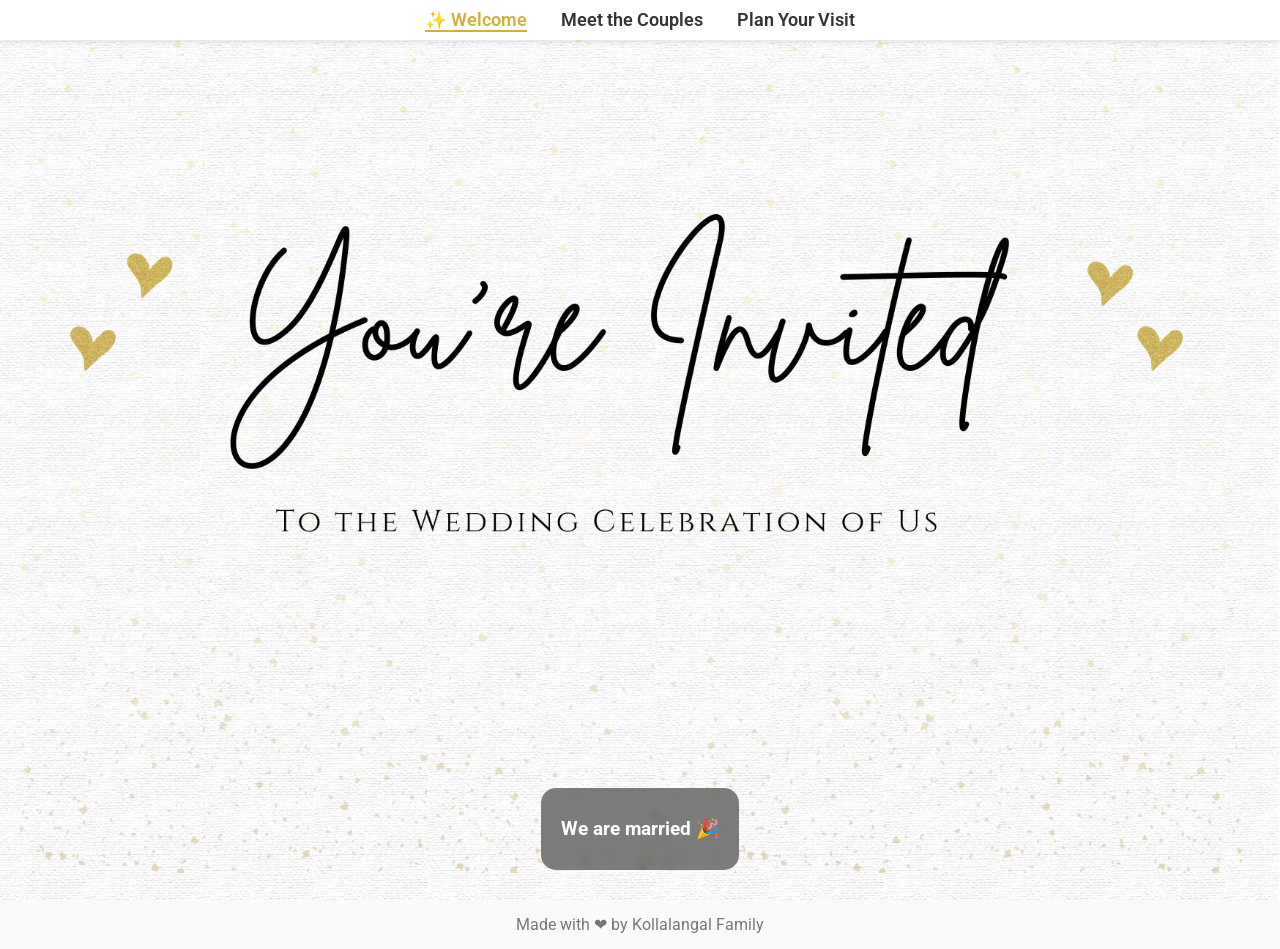
==== index.html @ 2cea3c74 "rename Wedding.html to index.html" ====
<!DOCTYPE html>
<html lang="en">
<head>
  <meta charset="UTF-8" />
  <meta name="viewport" content="width=device-width, initial-scale=1.0" />
  <title>Fasna & Zain Wedding</title>
  <link href="https://fonts.googleapis.com/css2?family=Great+Vibes&family=Roboto:wght@300;400;700&display=swap" rel="stylesheet">
  <link rel="stylesheet" href="wedding.css" />
</head>
<body>
  <nav>
    <a href="#home" class="nav-link">✨ Welcome</a>
    <a href="#couples" class="nav-link">Meet the Couples</a>
    <a href="#info" class="nav-link">Plan Your Visit</a>
  </nav>

  <section class="hero active" id="home">
    <div class="overlay">
      <div class="countdown-wrapper" id="countdown">
        <div class="countdown-box">
          <span id="days">0</span>
          <div class="label">Days</div>
        </div>
        <div class="countdown-box">
          <span id="hours">0</span>
          <div class="label">Hours</div>
        </div>
        <div class="countdown-box">
          <span id="minutes">0</span>
          <div class="label">Minutes</div>
        </div>
        <div class="countdown-box">
          <span id="seconds">0</span>
          <div class="label">Seconds</div>
        </div>
      </div>
    </div>
  </section>

  <section class="couples-section" id="couples">
    <h2>Meet the Lovely Couples</h2>
    <div class="couples-wrapper">
      <div class="couple">
        <h3>Zain  & Fasna</h3>
        <img src="images/VK_09758.JPG" alt="Zain and Fasna">
      </div>
      <div class="couple">
        <h3>Omair  & Hasna</h3>
        <img src="images/WhatsApp Image 2025-04-12 at 18.19.55_119da1bb.jpg" alt="Omair and Hasna">
      </div>
    </div>
  </section>

  <!-- Plan Your Visit Section -->
  <!-- Inserted from your saved canvas -->
  <section class="info-section" id="info">
    <h2>Plan Your Visit</h2>
    <div class="accordion">
      <button class="toggle-btn" data-target="#venue">🏛️ Convention Hall</button>
      <div id="venue" class="toggle-content">
        <h3>Madavoor Palace Convention Center</h3>
        <a class="map-btn" href="https://www.google.com/maps?q=Madavur+Palace+Kozhikode" target="_blank">See Location</a>
      </div>
      <button class="toggle-btn" data-target="#airport">✈️ Nearest Airport</button>
      <div id="airport" class="toggle-content">
        <h3>Calicut International Airport</h3>
        <a class="map-btn" href="https://www.google.com/maps?q=Calicut+International+Airport" target="_blank">See Location</a>
      </div>

      <button class="toggle-btn" data-target="#rooms">🏨 Nearby Hotels</button>
      <div id="rooms" class="toggle-content">
        <h3>Recommended Accommodations</h3>
        <ul>
          <li>
            <strong>CM Lodge</strong> – 9495786242<br><br>
            Budget-friendly and near the convention center.
            <br><a class="map-btn" href="https://www.google.com/maps?q=CM+Lodge+kozhikode" target="_blank">See Location</a>
          </li>
          <li>
            <strong>CM Sahaara Lodge</strong> – 8547345832<br><br>
            Good amenities and convenient for guests.
            <br><a class="map-btn" href="https://www.google.com/maps?q=CM+Sahara+Lodge+kozhikode" target="_blank">See Location</a>
          </li>
        </ul>
      </div>

      <button class="toggle-btn" data-target="#tourist">🌄 Tourist Attractions</button>
      <div id="tourist" class="toggle-content">
        <h3>Explore Kozhikode</h3>
        <ul>
          <li>
            <strong>Kozhikode Beach</strong><br><br>
            A serene beach perfect for evening strolls with beautiful sunsets.
            <br><a class="map-btn" href="https://www.google.com/maps?q=Kozhikode+Beach" target="_blank">See Location</a>
          </li>
          <li>
            <strong>Kappad Beach</strong><br><br>
            Famous for its historical significance and peaceful ambiance.
            <br><a class="map-btn" href="https://www.google.com/maps?q=Kappad+Beach" target="_blank">See Location</a>
          </li>
          <li>
            <strong>Thusharagiri Waterfalls</strong><br><br>
            A breathtaking waterfall destination surrounded by lush greenery.
            <br><a class="map-btn" href="https://www.google.com/maps?q=Thusharagiri+Waterfalls" target="_blank">See Location</a>
          </li>
          <li>
            <strong>Beypore Port & Beach</strong><br><br>
            A historic port with scenic coastal views and calm vibes.
            <br><a class="map-btn" href="https://www.google.com/maps?q=Beypore+Beach" target="_blank">See Location</a>
          </li>
          <li>
            <strong>SM Street (Sweet Meat Street)</strong><br><br>
            A lively shopping street with local snacks and cultural heritage.
            <br><a class="map-btn" href="https://www.google.com/maps?q=SM+Street+Kozhikode" target="_blank">See Location</a>
          </li>
          <li>
            <strong>Kashmeer Kunnu</strong><br><br>
            A less-known hilltop offering panoramic views of Kozhikode.
            <br><a class="map-btn" href="https://www.google.com/maps?q=Kashmeer+Kunnu+Kozhikode" target="_blank">See Location</a>
          </li>
        </ul>
      </div>
    </div>
  </section>

  <footer>
    <p>Made with ❤ by Kollalangal Family</p>
  </footer>

  <script src="script.js"></script>
</body>
</html>
---- wedding.css ----
/* General Reset */
* {
  box-sizing: border-box;
  margin: 0;
  padding: 0;
}

body, html {
  font-family: 'Roboto', sans-serif;
  scroll-behavior: smooth;
  background: linear-gradient(to bottom right, #fff0f5, #fff8f2);
  overflow-x: hidden;
}

nav {
  background: white;
  position: fixed;
  top: 0; left: 0; right: 0;
  z-index: 1000;
  padding: 10px 0;
  text-align: center;
  box-shadow: 0 2px 5px rgba(0,0,0,0.1);
}

nav a {
  margin: 0 15px;
  text-decoration: none;
  color: #333;
  font-weight: 600;
  font-size: 1.1rem;
}

nav a:hover, nav a.active {
  color: #d4af37;
  border-bottom: 2px solid #d4af37;
}

section {
  display: none;
  padding: 100px 20px 60px;
  min-height: 100vh;
}

section.active {
  display: block;
}

/* Hero Section */
.hero {
  background: url('images/Home (1).png') no-repeat center center/cover;
  height: 100vh;
  display: flex;
  justify-content: center;
  align-items: flex-end;
  position: relative;
}

.overlay {
  position: absolute;
  bottom: 30px;
  left: 50%;
  transform: translateX(-50%);
  background: rgba(0, 0, 0, 0.5);
  backdrop-filter: blur(5px);
  padding: 10px 20px;
  border-radius: 15px;
  text-align: center;
  color: white;
}

.countdown-wrapper {
  display: flex;
  justify-content: center;
  gap: 20px;
  margin: 20px 0;
}

.countdown-box {
  background: rgba(97, 86, 86, 0.1);
  padding: 15px;
  border-radius: 10px;
  min-width: 80px;
  text-align: center;
  box-shadow: 0 4px 10px rgba(0, 0, 0, 0.2);
  transition: transform 0.3s ease;
}

.countdown-box:hover {
  transform: scale(1.1);
}

.countdown-box span {
  display: block;
  font-size: 2rem;
  font-weight: 700;
  color: #e1c215;
}

.countdown-box .label {
  font-size: 0.9rem;
  color: #fff;
}

/* Couples Section */
.couples-section h2 {
  text-align: center;
  margin: 40px auto 20px;
  font-size: 2.5rem;
  color: #d4af37;
  font-family: 'Great Vibes', cursive;
}

.couples-wrapper {
  display: flex;
  flex-wrap: wrap;
  justify-content: center;
  gap: 50px;
  padding: 20px 40px 60px;
}

.couple {
  background: white;
  border-radius: 15px;
  box-shadow: 0 4px 20px rgba(0, 0, 0, 0.1);
  max-width: 360px;
  padding: 25px;
  position: relative;
  overflow: hidden;
  transition: transform 0.3s ease, box-shadow 0.3s ease;
}

.couple:hover {
  transform: scale(1.03);
  box-shadow: 0 8px 25px rgba(0, 0, 0, 0.15);
}

.couple img {
  width: 100%;
  height: 350px;
  object-fit: cover;
  border-radius: 12px;
  margin-bottom: 15px;
  transition: box-shadow 0.3s ease;
}

.couple:hover img {
  box-shadow: 0 0 15px rgba(255, 182, 193, 0.6);
}

.couple h3 {
  font-family: 'Great Vibes', cursive;
  font-size: 2.2rem;
  color: #034d09;
  text-align: center;
  margin-bottom: 5px;
}

.couple p {
  font-size: 1rem;
  color: #555;
  text-align: center;
  font-style: italic;
}

/* Plan Your Visit Section */
.info-section h2 {
  text-align: center;
  margin-bottom: 30px;
  font-size: 2.2rem;
  color: #d4af37;
  font-family: 'Great Vibes', cursive;
}

.accordion {
  display: flex;
  flex-direction: column;
  align-items: center;
  gap: 15px;
  padding: 0 10px;
}

.toggle-btn {
  width: 90%;
  max-width: 600px;
  padding: 12px 20px;
  background: #d4af37;
  color: white;
  border: none;
  border-radius: 8px;
  font-size: 1rem;
  cursor: pointer;
  transition: background 0.3s;
}

.toggle-btn.active,
.toggle-btn:hover {
  background: #9e860f;
}

.toggle-content {
  display: none;
  width: 90%;
  max-width: 600px;
  background: white;
  padding: 15px;
  border-radius: 10px;
  box-shadow: 0 2px 10px rgba(0, 0, 0, 0.1);
}

.toggle-content ul {
  list-style: none;
  padding: 0;
  margin: 0;
}

.toggle-content li {
  background-color: #f8f9fa;
  border-left: 4px solid #d4af37;
  padding: 12px 15px;
  margin: 10px 0;
  border-radius: 8px;
  box-shadow: 0 1px 4px rgba(0, 0, 0, 0.08);
  transition: transform 0.2s ease-in-out;
}

.toggle-content li:hover {
  transform: scale(1.01);
  background-color: #fffbe6;
}

.map-btn {
  display: inline-block;
  margin-top: 10px;
  padding: 8px 15px;
  background-color: #9eff00;
  color: black;
  border-radius: 6px;
  text-decoration: none;
  font-weight: bold;
  transition: background 0.3s;
}

.map-btn:hover {
  background-color: #7acc00;
}

footer {
  background: #fafafa;
  padding: 15px;
  text-align: center;
  color: #777;
}

/* Responsive */
@media screen and (max-width: 768px) {
  .couple {
    max-width: 90%;
  }

  .couple img {
    height: 260px;
  }

  .countdown-box span {
    font-size: 1.5rem;
  }
}

@media screen and (max-width: 480px) {
  .couples-section h2 {
    font-size: 2rem;
  }

  .couple img {
    height: 220px;
  }

  .toggle-btn {
    font-size: 0.9rem;
  }

  .countdown-wrapper {
    flex-wrap: wrap;
  }

  .countdown-box {
    min-width: 60px;
  }

  #countdown {
    font-size: 0.8rem;
  }
}
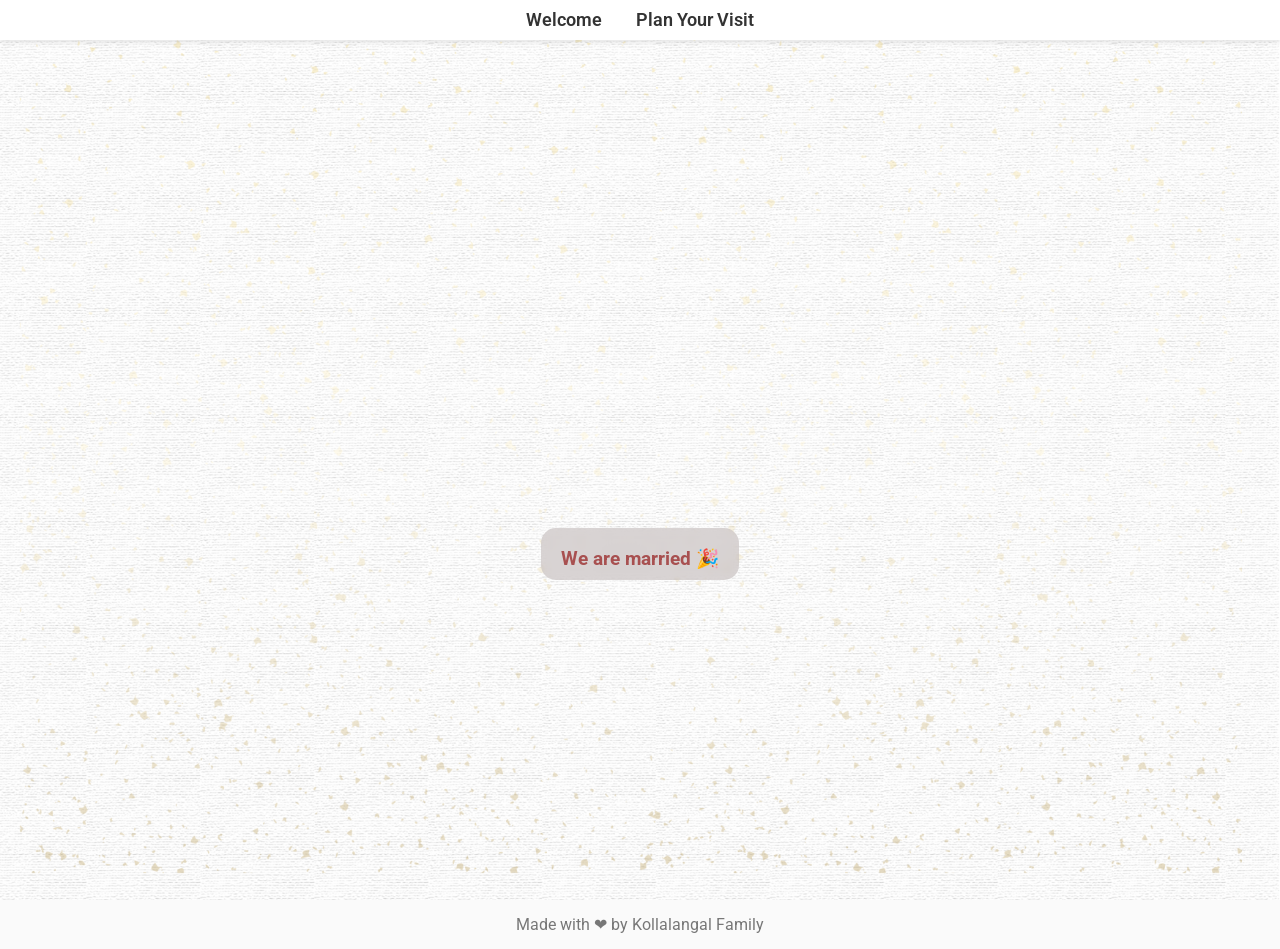
==== commit 2d1ac15e: "changed" ====
--- a/index.html
+++ b/index.html
@@ -5,17 +5,17 @@
   <meta name="viewport" content="width=device-width, initial-scale=1.0" />
   <title>Fasna & Zain Wedding</title>
   <link href="https://fonts.googleapis.com/css2?family=Great+Vibes&family=Roboto:wght@300;400;700&display=swap" rel="stylesheet">
-  <link rel="stylesheet" href="wedding.css" />
+  <link rel="stylesheet" href="style.css" />
 </head>
 <body>
   <nav>
-    <a href="#home" class="nav-link">✨ Welcome</a>
-    <a href="#couples" class="nav-link">Meet the Couples</a>
+
+    <a href="#couples" class="nav-link">Welcome</a>
     <a href="#info" class="nav-link">Plan Your Visit</a>
   </nav>
-
-  <section class="hero active" id="home">
-    <div class="overlay">
+<section class="hero active" id="home">
+  <div class="overlay">
+    
       <div class="countdown-wrapper" id="countdown">
         <div class="countdown-box">
           <span id="days">0</span>
@@ -38,20 +38,20 @@
   </section>
 
   <section class="couples-section" id="couples">
-    <h2>Meet the Lovely Couples</h2>
+    <h2>You are invited to the wedding of us</h2>
     <div class="couples-wrapper">
       <div class="couple">
         <h3>Zain  & Fasna</h3>
-        <img src="images/VK_09758.JPG" alt="Zain and Fasna">
+        <img src="images/DSC08552.JPG" alt="Zain and Fasna">
       </div>
       <div class="couple">
         <h3>Omair  & Hasna</h3>
-        <img src="images/WhatsApp Image 2025-04-12 at 18.19.55_119da1bb.jpg" alt="Omair and Hasna">
+        <img src="images/WhatsApp Image 2025-07-07 at 11.12.15 PM.jpeg" alt="Omair and Hasna">
       </div>
     </div>
   </section>
 
-  <!-- Plan Your Visit Section -->
+  
   <!-- Inserted from your saved canvas -->
   <section class="info-section" id="info">
     <h2>Plan Your Visit</h2>
@@ -69,16 +69,31 @@
 
       <button class="toggle-btn" data-target="#rooms">🏨 Nearby Hotels</button>
       <div id="rooms" class="toggle-content">
-        <h3>Recommended Accommodations</h3>
+        <h3>Accommodations</h3>
         <ul>
           <li>
+            <strong>Vilayara Heritage Retreat</strong><br><br>
+            <h5>8.4Km to Convention hall</h5>
+            <br><a class="map-btn" href="https://maps.app.goo.gl/Mr6LVTsfSewhMAtL6" target="_blank">See Location</a>
+          </li>
+          <li>
+            <strong>Miracle Hotel and Resorts</strong><br><br>
+            <h5>7 km to convention hall</h5>
+            <br><a class="map-btn" href="https://maps.app.goo.gl/peTpHVoix7DYs78aA" target="_blank">See Location</a>
+          </li>
+          <li>
+            <strong>Redstone Villa</strong><br><br>
+            <h5>11km to convention hall</h5>
+            <br><a class="map-btn" href="https://maps.app.goo.gl/wW1qHEe9Ump23ajR9" target="_blank">See Location</a>
+          </li>
+          <li>
             <strong>CM Lodge</strong> – 9495786242<br><br>
-            Budget-friendly and near the convention center.
+            <h5>Budget-friendly and near the convention center.</h5>
             <br><a class="map-btn" href="https://www.google.com/maps?q=CM+Lodge+kozhikode" target="_blank">See Location</a>
           </li>
           <li>
             <strong>CM Sahaara Lodge</strong> – 8547345832<br><br>
-            Good amenities and convenient for guests.
+            <h5>Good amenities and convenient for guests.</h5>
             <br><a class="map-btn" href="https://www.google.com/maps?q=CM+Sahara+Lodge+kozhikode" target="_blank">See Location</a>
           </li>
         </ul>
@@ -126,7 +141,6 @@
   <footer>
     <p>Made with ❤ by Kollalangal Family</p>
   </footer>
-
   <script src="script.js"></script>
 </body>
 </html>
--- a/style.css
+++ b/style.css
@@ -0,0 +1,406 @@
+/* General Reset */
+* {
+  box-sizing: border-box;
+  margin: 0;
+  padding: 0;
+}
+
+body, html {
+  font-family: 'Roboto', sans-serif;
+  scroll-behavior: smooth;
+  background: linear-gradient(to bottom right, #fff0f5, #fff8f2);
+  overflow-x: hidden;
+}
+
+nav {
+  background: white;
+  position: fixed;
+  top: 0; left: 0; right: 0;
+  z-index: 1000;
+  padding: 10px 0;
+  text-align: center;
+  box-shadow: 0 2px 5px rgba(0,0,0,0.1);
+}
+
+nav a {
+  margin: 0 15px;
+  text-decoration: none;
+  color: #333;
+  font-weight: 600;
+  font-size: 1.1rem;
+}
+
+nav a:hover, nav a.active {
+  color: #d4af37;
+  border-bottom: 2px solid #d4af37;
+}
+
+section {
+  display: none;
+  padding: 100px 20px 60px;
+  min-height: 100vh;
+}
+
+section.active {
+  display: block;
+}
+
+/* Hero Section */
+.hero {
+  background: url('images/Copy\ of\ Home.png') no-repeat center center/cover;
+  height: 100vh;
+  display: flex;
+  justify-content: center;
+  align-items: flex-end;
+  position: relative;
+}
+.invite-inside {
+  font-family: 'Great Vibes', cursive;
+  font-size: 2rem;
+  color: #fffcfc;
+  text-align: center;
+  line-height: 1.5;
+  margin-bottom: 15px;
+  text-shadow: 2px 2px 6px rgba(145, 125, 125, 0.4);
+}
+
+@media (max-width: 480px) {
+  .invite-inside {
+    font-size: 1.4rem;
+    margin-bottom: 10px;
+  }
+}
+@media (max-width: 480px) {
+  .overlay {
+    bottom: 70px; /* prevent overlapping */
+  }
+}
+
+
+
+@keyframes fadeDown {
+  0% {
+    opacity: 2;
+    transform: translate(-50%, -40px);
+  }
+  100% {
+    opacity: 1;
+    transform: translate(-50%, 0);
+  }
+}
+
+
+
+.overlay {
+  position: absolute;
+  bottom: 320px;
+  left: 50%;
+  transform: translateX(-50%);
+  background: rgba(184, 173, 173, 0.5);
+  backdrop-filter: blur(5px);
+  padding: 10px 20px;
+  border-radius: 15px;
+  text-align: center;
+  color: rgb(168, 80, 80);
+}
+
+.countdown-wrapper {
+  display: flex;
+  justify-content: center;
+  gap: 20px;
+  margin-top: 10px;   /* reduce top margin */
+  margin-bottom: 0;   /* optional: reduce space below */
+}
+
+
+.countdown-box {
+  background: rgba(218, 207, 207, 0.1);
+  padding: 15px;
+  border-radius: 10px;
+  min-width: 80px;
+  text-align: center;
+  box-shadow: 0 4px 10px rgba(188, 72, 72, 0.2,0.2);
+  transition: transform 0.3s ease;
+}
+
+.countdown-box:hover {
+  transform: scale(1.1);
+}
+
+.countdown-box span {
+  display: block;
+  font-size: 2rem;
+  font-weight: 700;
+  color: #e7c504;
+}
+
+.countdown-box .label {
+  font-size: 0.9rem;
+  color: #ece1e1;
+}
+
+/* Couples Section */
+.couples-section h2 {
+  text-align: center;
+  margin: 40px auto 20px;
+  font-size: 2.5rem;
+  color: #d4af37;
+  font-family: 'Great Vibes', cursive;
+}
+
+.couples-wrapper {
+  display: flex;
+  flex-wrap: wrap;
+  justify-content: center;
+  gap: 50px;
+  padding: 20px 40px 60px;
+}
+
+.couple {
+  background: white;
+  border-radius: 15px;
+  box-shadow: 0 4px 20px rgba(0, 0, 0, 0.1);
+  max-width: 360px;
+  padding: 25px;
+  position: relative;
+  overflow: hidden;
+  transition: transform 0.3s ease, box-shadow 0.3s ease;
+}
+
+.couple:hover {
+  transform: scale(1.03);
+  box-shadow: 0 8px 25px rgba(0, 0, 0, 0.15);
+}
+
+.couple img {
+  width: 100%;
+  height: 350px;
+  object-fit: cover;
+  border-radius: 12px;
+  margin-bottom: 15px;
+  transition: box-shadow 0.3s ease;
+}
+
+.couple:hover img {
+  box-shadow: 0 0 15px rgba(255, 182, 193, 0.6);
+}
+
+.couple h3 {
+  font-family: 'Great Vibes', cursive;
+  font-size: 2.2rem;
+  color: #034d09;
+  text-align: center;
+  margin-bottom: 5px;
+}
+
+.couple p {
+  font-size: 1rem;
+  color: #555;
+  text-align: center;
+  font-style: italic;
+}
+
+/* Plan Your Visit Section */
+.info-section h2 {
+  text-align: center;
+  margin-bottom: 30px;
+  font-size: 2.2rem;
+  color: #d4af37;
+  font-family: 'Great Vibes', cursive;
+}
+
+.accordion {
+  display: flex;
+  flex-direction: column;
+  align-items: center;
+  gap: 15px;
+  padding: 0 10px;
+}
+
+.toggle-btn {
+  width: 90%;
+  max-width: 600px;
+  padding: 12px 20px;
+  background: #d4af37;
+  color: white;
+  border: none;
+  border-radius: 8px;
+  font-size: 1rem;
+  cursor: pointer;
+  transition: background 0.3s;
+}
+
+.toggle-btn.active,
+.toggle-btn:hover {
+  background: #9e860f;
+}
+
+.toggle-content {
+  display: none;
+  width: 90%;
+  max-width: 600px;
+  background: white;
+  padding: 15px;
+  border-radius: 10px;
+  box-shadow: 0 2px 10px rgba(0, 0, 0, 0.1);
+}
+
+.toggle-content ul {
+  list-style: none;
+  padding: 0;
+  margin: 0;
+}
+
+.toggle-content li {
+  background-color: #f8f9fa;
+  border-left: 4px solid #d4af37;
+  padding: 12px 15px;
+  margin: 10px 0;
+  border-radius: 8px;
+  box-shadow: 0 1px 4px rgba(0, 0, 0, 0.08);
+  transition: transform 0.2s ease-in-out;
+}
+
+.toggle-content li:hover {
+  transform: scale(1.01);
+  background-color: #fffbe6;
+}
+
+.map-btn {
+  display: inline-block;
+  margin-top: 10px;
+  padding: 8px 15px;
+  background-color: #9eff00;
+  color: black;
+  border-radius: 6px;
+  text-decoration: none;
+  font-weight: bold;
+  transition: background 0.3s;
+}
+
+.map-btn:hover {
+  background-color: #7acc00;
+}
+
+footer {
+  background: #fafafa;
+  padding: 15px;
+  text-align: center;
+  color: #777;
+}
+
+/* Responsive */
+@media screen and (max-width: 768px) {
+  .couple {
+    max-width: 90%;
+  }
+
+  .couple img {
+    height: 260px;
+  }
+
+  .countdown-box span {
+    font-size: 1.5rem;
+  }
+}
+
+@media screen and (max-width: 480px) {
+  .couples-section h2 {
+    font-size: 2rem;
+  }
+
+  .couple img {
+    height: 220px;
+  }
+
+  .toggle-btn {
+    font-size: 0.9rem;
+  }
+
+  .countdown-wrapper {
+    flex-wrap: wrap;
+  }
+
+  .countdown-box {
+    min-width: 60px;
+  }
+
+  #countdown {
+    font-size: 0.8rem;
+  }
+}
+/* ✅ Responsive Fixes for Mobile View */
+@media (max-width: 480px) {
+  /* Fix nav bar wrapping */
+  nav {
+    display: flex;
+    flex-wrap: wrap;
+    justify-content: center;
+    font-size: 0.9rem;
+    padding: 8px 0;
+  }
+
+  nav a {
+    margin: 6px 10px;
+    display: inline-block;
+  }
+
+  /* Adjust invitation text spacing and size */
+  .invite-text {
+    top: 5%;
+    font-size: 1.4rem;
+    line-height: 1.4;
+    padding: 5px 10px;
+  }
+
+  /* Adjust countdown box container */
+  .countdown-wrapper {
+    flex-direction: column;
+    align-items: center;
+    gap: 15px;
+    margin-top: 10px;
+  }
+
+  .countdown-box {
+    width: 90px;
+    min-width: unset;
+    padding: 10px;
+    margin-bottom: 10px;
+  }
+
+  .countdown-box span {
+    font-size: 1.3rem;
+  }
+
+  .countdown-box .label {
+    font-size: 0.8rem;
+  }
+
+  /* Lift the countdown closer to center */
+  .overlay {
+    bottom: 90px;
+    padding: 10px;
+    max-width: 90vw;
+  }
+
+  /* Couple image resize */
+  .couple img {
+    height: 220px;
+  }
+
+  /* Heading size in couples section */
+  .couples-section h2 {
+    font-size: 1.8rem;
+  }
+
+  /* Toggle button size */
+  .toggle-btn {
+    font-size: 0.9rem;
+  }
+
+  /* Ensure invite text doesn't clash */
+  .hero {
+    align-items: flex-start;
+    padding-top: 60px;
+  }
+}
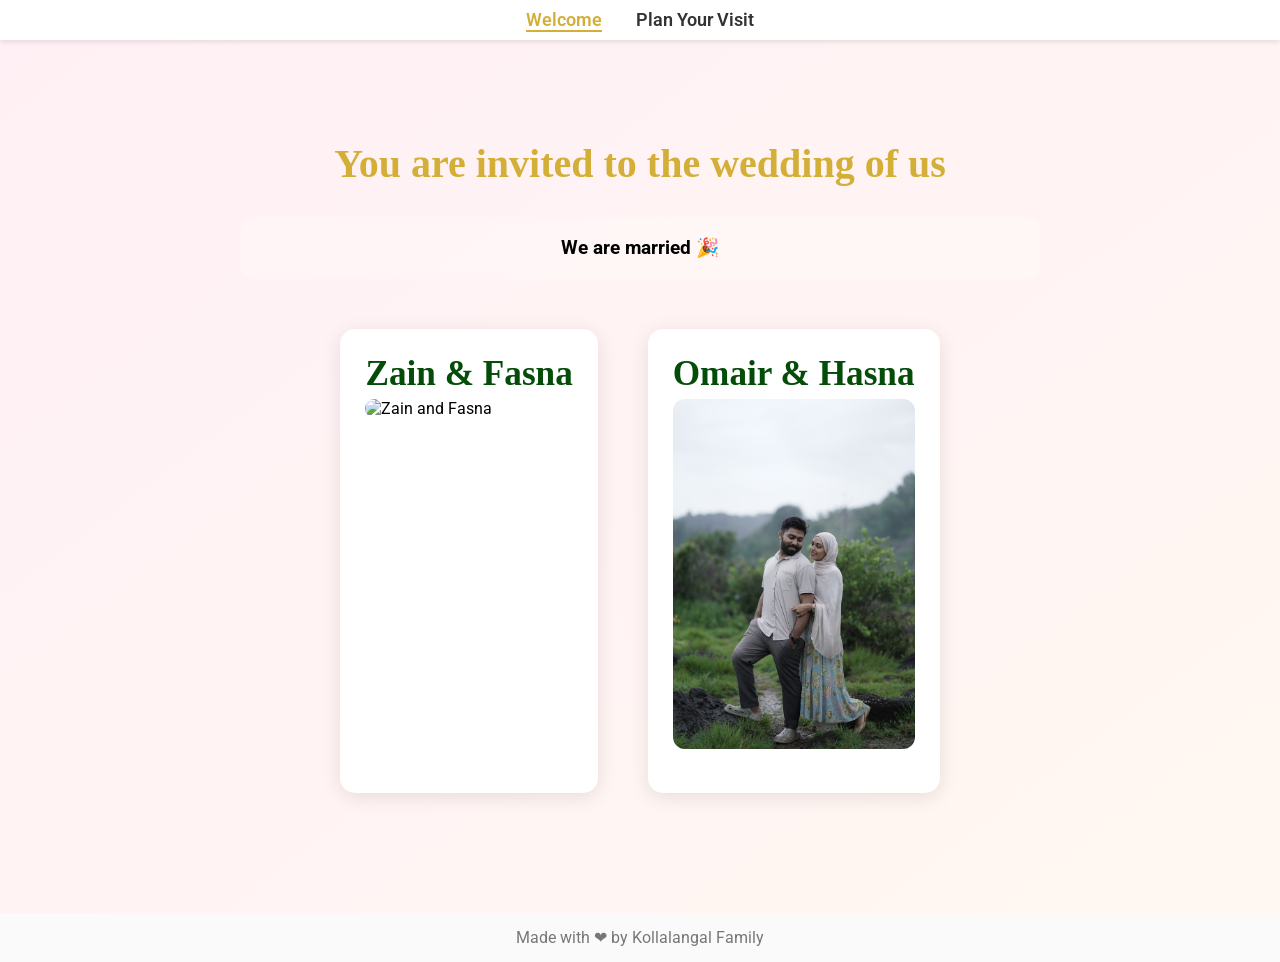
==== commit 96faf572: "made changes in css" ====
--- a/index.html
+++ b/index.html
@@ -9,51 +9,45 @@
 </head>
 <body>
   <nav>
-
     <a href="#couples" class="nav-link">Welcome</a>
     <a href="#info" class="nav-link">Plan Your Visit</a>
   </nav>
-<section class="hero active" id="home">
-  <div class="overlay">
-    
-      <div class="countdown-wrapper" id="countdown">
-        <div class="countdown-box">
-          <span id="days">0</span>
-          <div class="label">Days</div>
-        </div>
-        <div class="countdown-box">
-          <span id="hours">0</span>
-          <div class="label">Hours</div>
-        </div>
-        <div class="countdown-box">
-          <span id="minutes">0</span>
-          <div class="label">Minutes</div>
-        </div>
-        <div class="countdown-box">
-          <span id="seconds">0</span>
-          <div class="label">Seconds</div>
-        </div>
-      </div>
-    </div>
-  </section>
 
   <section class="couples-section" id="couples">
     <h2>You are invited to the wedding of us</h2>
+
+    
+    <div class="countdown-wrapper" id="countdown">
+      <div class="countdown-box">
+        <span id="days">0</span>
+        <div class="label">Days</div>
+      </div>
+      <div class="countdown-box">
+        <span id="hours">0</span>
+        <div class="label">Hours</div>
+      </div>
+      <div class="countdown-box">
+        <span id="minutes">0</span>
+        <div class="label">Minutes</div>
+      </div>
+      <div class="countdown-box">
+        <span id="seconds">0</span>
+        <div class="label">Seconds</div>
+      </div>
+    </div>
+
     <div class="couples-wrapper">
       <div class="couple">
-        <h3>Zain  & Fasna</h3>
+        <h3>Zain & Fasna</h3>
         <img src="images/DSC08552.JPG" alt="Zain and Fasna">
       </div>
       <div class="couple">
-        <h3>Omair  & Hasna</h3>
+        <h3>Omair & Hasna</h3>
         <img src="images/WhatsApp Image 2025-07-07 at 11.12.15 PM.jpeg" alt="Omair and Hasna">
       </div>
     </div>
   </section>
-
-  
-  <!-- Inserted from your saved canvas -->
-  <section class="info-section" id="info">
+    <section class="info-section" id="info">
     <h2>Plan Your Visit</h2>
     <div class="accordion">
       <button class="toggle-btn" data-target="#venue">🏛️ Convention Hall</button>
@@ -61,6 +55,7 @@
         <h3>Madavoor Palace Convention Center</h3>
         <a class="map-btn" href="https://www.google.com/maps?q=Madavur+Palace+Kozhikode" target="_blank">See Location</a>
       </div>
+
       <button class="toggle-btn" data-target="#airport">✈️ Nearest Airport</button>
       <div id="airport" class="toggle-content">
         <h3>Calicut International Airport</h3>
@@ -71,31 +66,25 @@
       <div id="rooms" class="toggle-content">
         <h3>Accommodations</h3>
         <ul>
-          <li>
-            <strong>Vilayara Heritage Retreat</strong><br><br>
+          <li><strong>Vilayara Heritage Retreat</strong><br><br>
             <h5>8.4Km to Convention hall</h5>
-            <br><a class="map-btn" href="https://maps.app.goo.gl/Mr6LVTsfSewhMAtL6" target="_blank">See Location</a>
-          </li>
-          <li>
-            <strong>Miracle Hotel and Resorts</strong><br><br>
+            <br><a class="map-btn" href="https://maps.app.goo.gl/Mr6LVTsfSewhMAtL6" target="_blank">See Location</a></li>
+
+          <li><strong>Miracle Hotel and Resorts</strong><br><br>
             <h5>7 km to convention hall</h5>
-            <br><a class="map-btn" href="https://maps.app.goo.gl/peTpHVoix7DYs78aA" target="_blank">See Location</a>
-          </li>
-          <li>
-            <strong>Redstone Villa</strong><br><br>
-            <h5>11km to convention hall</h5>
-            <br><a class="map-btn" href="https://maps.app.goo.gl/wW1qHEe9Ump23ajR9" target="_blank">See Location</a>
-          </li>
-          <li>
-            <strong>CM Lodge</strong> – 9495786242<br><br>
+            <br><a class="map-btn" href="https://maps.app.goo.gl/peTpHVoix7DYs78aA" target="_blank">See Location</a></li>
+
+          <li><strong>Redstone Villa</strong><br><br>
+            <h5>11 km to convention hall</h5>
+            <br><a class="map-btn" href="https://maps.app.goo.gl/wW1qHEe9Ump23ajR9" target="_blank">See Location</a></li>
+
+          <li><strong>CM Lodge</strong> – 9495786242<br><br>
             <h5>Budget-friendly and near the convention center.</h5>
-            <br><a class="map-btn" href="https://www.google.com/maps?q=CM+Lodge+kozhikode" target="_blank">See Location</a>
-          </li>
-          <li>
-            <strong>CM Sahaara Lodge</strong> – 8547345832<br><br>
+            <br><a class="map-btn" href="https://www.google.com/maps?q=CM+Lodge+kozhikode" target="_blank">See Location</a></li>
+
+          <li><strong>CM Sahaara Lodge</strong> – 8547345832<br><br>
             <h5>Good amenities and convenient for guests.</h5>
-            <br><a class="map-btn" href="https://www.google.com/maps?q=CM+Sahara+Lodge+kozhikode" target="_blank">See Location</a>
-          </li>
+            <br><a class="map-btn" href="https://www.google.com/maps?q=CM+Sahara+Lodge+kozhikode" target="_blank">See Location</a></li>
         </ul>
       </div>
 
@@ -103,36 +92,23 @@
       <div id="tourist" class="toggle-content">
         <h3>Explore Kozhikode</h3>
         <ul>
-          <li>
-            <strong>Kozhikode Beach</strong><br><br>
-            A serene beach perfect for evening strolls with beautiful sunsets.
-            <br><a class="map-btn" href="https://www.google.com/maps?q=Kozhikode+Beach" target="_blank">See Location</a>
-          </li>
-          <li>
-            <strong>Kappad Beach</strong><br><br>
-            Famous for its historical significance and peaceful ambiance.
-            <br><a class="map-btn" href="https://www.google.com/maps?q=Kappad+Beach" target="_blank">See Location</a>
-          </li>
-          <li>
-            <strong>Thusharagiri Waterfalls</strong><br><br>
-            A breathtaking waterfall destination surrounded by lush greenery.
-            <br><a class="map-btn" href="https://www.google.com/maps?q=Thusharagiri+Waterfalls" target="_blank">See Location</a>
-          </li>
-          <li>
-            <strong>Beypore Port & Beach</strong><br><br>
-            A historic port with scenic coastal views and calm vibes.
-            <br><a class="map-btn" href="https://www.google.com/maps?q=Beypore+Beach" target="_blank">See Location</a>
-          </li>
-          <li>
-            <strong>SM Street (Sweet Meat Street)</strong><br><br>
-            A lively shopping street with local snacks and cultural heritage.
-            <br><a class="map-btn" href="https://www.google.com/maps?q=SM+Street+Kozhikode" target="_blank">See Location</a>
-          </li>
-          <li>
-            <strong>Kashmeer Kunnu</strong><br><br>
-            A less-known hilltop offering panoramic views of Kozhikode.
-            <br><a class="map-btn" href="https://www.google.com/maps?q=Kashmeer+Kunnu+Kozhikode" target="_blank">See Location</a>
-          </li>
+          <li><strong>Kozhikode Beach</strong><br><br>A serene beach perfect for evening strolls with beautiful sunsets.
+            <br><a class="map-btn" href="https://www.google.com/maps?q=Kozhikode+Beach" target="_blank">See Location</a></li>
+
+          <li><strong>Kappad Beach</strong><br><br>Famous for its historical significance and peaceful ambiance.
+            <br><a class="map-btn" href="https://www.google.com/maps?q=Kappad+Beach" target="_blank">See Location</a></li>
+
+          <li><strong>Thusharagiri Waterfalls</strong><br><br>A breathtaking waterfall destination surrounded by lush greenery.
+            <br><a class="map-btn" href="https://www.google.com/maps?q=Thusharagiri+Waterfalls" target="_blank">See Location</a></li>
+
+          <li><strong>Beypore Port & Beach</strong><br><br>A historic port with scenic coastal views and calm vibes.
+            <br><a class="map-btn" href="https://www.google.com/maps?q=Beypore+Beach" target="_blank">See Location</a></li>
+
+          <li><strong>SM Street</strong><br><br>A lively shopping street with local snacks and cultural heritage.
+            <br><a class="map-btn" href="https://www.google.com/maps?q=SM+Street+Kozhikode" target="_blank">See Location</a></li>
+
+          <li><strong>Kashmeer Kunnu</strong><br><br>A less-known hilltop offering panoramic views of Kozhikode.
+            <br><a class="map-btn" href="https://www.google.com/maps?q=Kashmeer+Kunnu+Kozhikode" target="_blank">See Location</a></li>
         </ul>
       </div>
     </div>
@@ -141,6 +117,8 @@
   <footer>
     <p>Made with ❤ by Kollalangal Family</p>
   </footer>
+
   <script src="script.js"></script>
 </body>
-</html>+</html>
+
--- a/style.css
+++ b/style.css
@@ -1,11 +1,11 @@
-/* General Reset */
+
 * {
   box-sizing: border-box;
   margin: 0;
   padding: 0;
 }
 
-body, html {
+html, body {
   font-family: 'Roboto', sans-serif;
   scroll-behavior: smooth;
   background: linear-gradient(to bottom right, #fff0f5, #fff8f2);
@@ -15,7 +15,9 @@
 nav {
   background: white;
   position: fixed;
-  top: 0; left: 0; right: 0;
+  top: 0;
+  left: 0;
+  right: 0;
   z-index: 1000;
   padding: 10px 0;
   text-align: center;
@@ -30,96 +32,45 @@
   font-size: 1.1rem;
 }
 
-nav a:hover, nav a.active {
+nav a:hover,
+nav a.active {
   color: #d4af37;
   border-bottom: 2px solid #d4af37;
 }
 
+
 section {
-  display: none;
+  display: none; 
   padding: 100px 20px 60px;
   min-height: 100vh;
-}
-
-section.active {
+  scroll-margin-top: 100px;
+}
+
+section#couples {
   display: block;
 }
 
-/* Hero Section */
-.hero {
-  background: url('images/Copy\ of\ Home.png') no-repeat center center/cover;
-  height: 100vh;
-  display: flex;
-  justify-content: center;
-  align-items: flex-end;
-  position: relative;
-}
-.invite-inside {
-  font-family: 'Great Vibes', cursive;
-  font-size: 2rem;
-  color: #fffcfc;
-  text-align: center;
-  line-height: 1.5;
-  margin-bottom: 15px;
-  text-shadow: 2px 2px 6px rgba(145, 125, 125, 0.4);
-}
-
-@media (max-width: 480px) {
-  .invite-inside {
-    font-size: 1.4rem;
-    margin-bottom: 10px;
-  }
-}
-@media (max-width: 480px) {
-  .overlay {
-    bottom: 70px; /* prevent overlapping */
-  }
-}
-
-
-
-@keyframes fadeDown {
-  0% {
-    opacity: 2;
-    transform: translate(-50%, -40px);
-  }
-  100% {
-    opacity: 1;
-    transform: translate(-50%, 0);
-  }
-}
-
-
-
-.overlay {
-  position: absolute;
-  bottom: 320px;
-  left: 50%;
-  transform: translateX(-50%);
-  background: rgba(184, 173, 173, 0.5);
-  backdrop-filter: blur(5px);
-  padding: 10px 20px;
-  border-radius: 15px;
-  text-align: center;
-  color: rgb(168, 80, 80);
-}
 
 .countdown-wrapper {
   display: flex;
   justify-content: center;
+  align-items: center;
+  flex-wrap: wrap;
   gap: 20px;
-  margin-top: 10px;   /* reduce top margin */
-  margin-bottom: 0;   /* optional: reduce space below */
-}
-
+  margin: 30px auto;
+  background: rgba(255, 255, 255, 0.2);
+  border-radius: 15px;
+  padding: 20px;
+  max-width: 800px;
+}
 
 .countdown-box {
-  background: rgba(218, 207, 207, 0.1);
+  background: rgba(31, 30, 30, 0.1);
   padding: 15px;
   border-radius: 10px;
   min-width: 80px;
   text-align: center;
-  box-shadow: 0 4px 10px rgba(188, 72, 72, 0.2,0.2);
+  box-shadow: 0 4px 10px rgba(32, 31, 31, 0.2);
   transition: transform 0.3s ease;
 }
 
@@ -136,10 +87,10 @@
 
 .countdown-box .label {
   font-size: 0.9rem;
-  color: #ece1e1;
-}
-
-/* Couples Section */
+  color: #0a0909;
+}
+
+
 .couples-section h2 {
   text-align: center;
   margin: 40px auto 20px;
@@ -193,14 +144,7 @@
   margin-bottom: 5px;
 }
 
-.couple p {
-  font-size: 1rem;
-  color: #555;
-  text-align: center;
-  font-style: italic;
-}
-
-/* Plan Your Visit Section */
+
 .info-section h2 {
   text-align: center;
   margin-bottom: 30px;
@@ -282,6 +226,7 @@
   background-color: #7acc00;
 }
 
+
 footer {
   background: #fafafa;
   padding: 15px;
@@ -289,7 +234,7 @@
   color: #777;
 }
 
-/* Responsive */
+
 @media screen and (max-width: 768px) {
   .couple {
     max-width: 90%;
@@ -305,33 +250,6 @@
 }
 
 @media screen and (max-width: 480px) {
-  .couples-section h2 {
-    font-size: 2rem;
-  }
-
-  .couple img {
-    height: 220px;
-  }
-
-  .toggle-btn {
-    font-size: 0.9rem;
-  }
-
-  .countdown-wrapper {
-    flex-wrap: wrap;
-  }
-
-  .countdown-box {
-    min-width: 60px;
-  }
-
-  #countdown {
-    font-size: 0.8rem;
-  }
-}
-/* ✅ Responsive Fixes for Mobile View */
-@media (max-width: 480px) {
-  /* Fix nav bar wrapping */
   nav {
     display: flex;
     flex-wrap: wrap;
@@ -345,25 +263,27 @@
     display: inline-block;
   }
 
-  /* Adjust invitation text spacing and size */
-  .invite-text {
-    top: 5%;
-    font-size: 1.4rem;
-    line-height: 1.4;
-    padding: 5px 10px;
-  }
-
-  /* Adjust countdown box container */
+  .couples-section h2 {
+    font-size: 2rem;
+  }
+
+  .couple img {
+    height: 220px;
+  }
+
+  .toggle-btn {
+    font-size: 0.9rem;
+  }
+
   .countdown-wrapper {
     flex-direction: column;
     align-items: center;
     gap: 15px;
-    margin-top: 10px;
+    margin: 20px auto;
   }
 
   .countdown-box {
     width: 90px;
-    min-width: unset;
     padding: 10px;
     margin-bottom: 10px;
   }
@@ -375,32 +295,4 @@
   .countdown-box .label {
     font-size: 0.8rem;
   }
-
-  /* Lift the countdown closer to center */
-  .overlay {
-    bottom: 90px;
-    padding: 10px;
-    max-width: 90vw;
-  }
-
-  /* Couple image resize */
-  .couple img {
-    height: 220px;
-  }
-
-  /* Heading size in couples section */
-  .couples-section h2 {
-    font-size: 1.8rem;
-  }
-
-  /* Toggle button size */
-  .toggle-btn {
-    font-size: 0.9rem;
-  }
-
-  /* Ensure invite text doesn't clash */
-  .hero {
-    align-items: flex-start;
-    padding-top: 60px;
-  }
-}
+}
